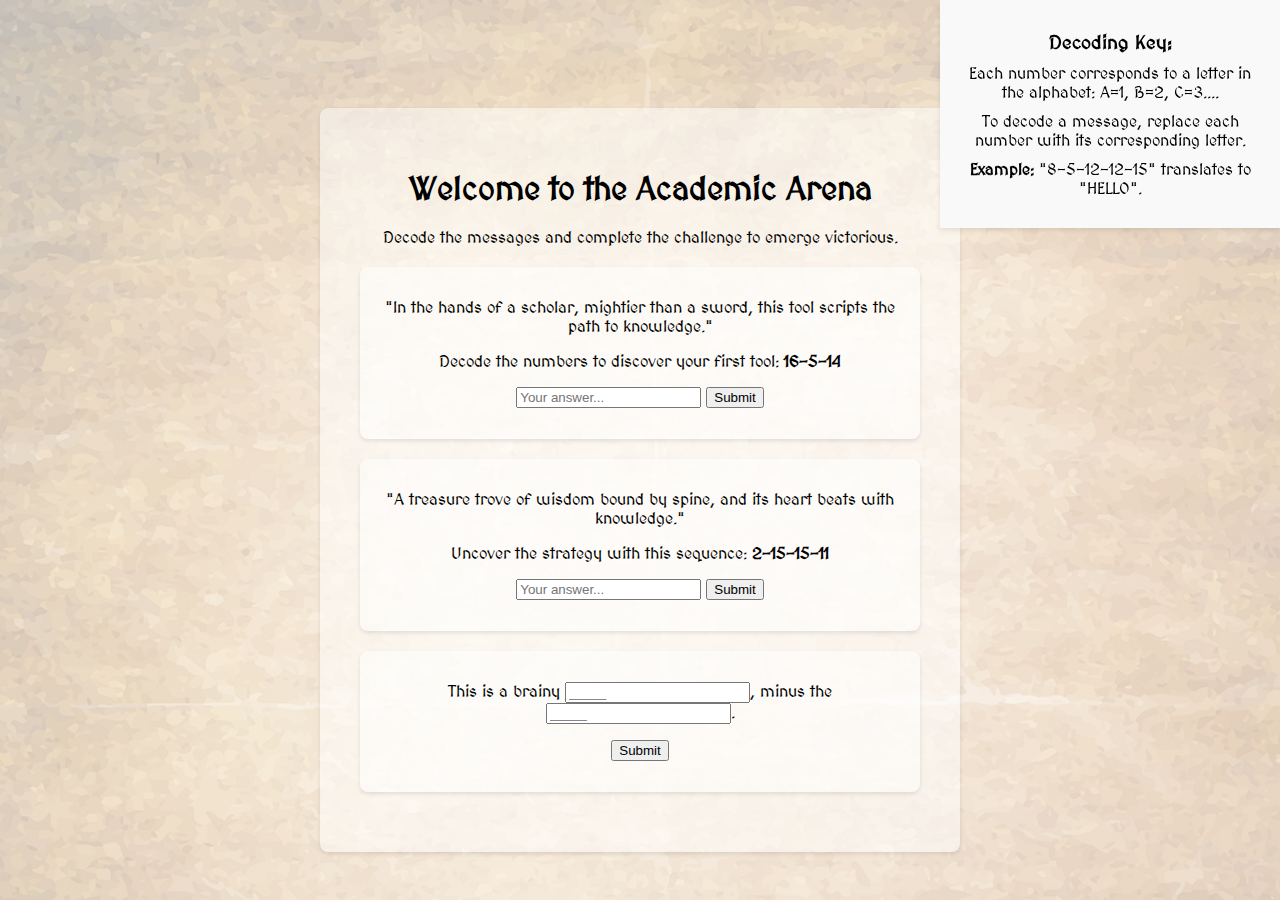
==== code.html @ 1b7b7647 "gameSite" ====
<!DOCTYPE html>
<html lang="en">
<head>
    <meta charset="UTF-8">
    <meta name="viewport" content="width=device-width, initial-scale=1.0">
    <link rel="stylesheet" href="style2.css">
    <link rel="preconnect" href="https://fonts.googleapis.com">
<link rel="preconnect" href="https://fonts.gstatic.com" crossorigin>
<link href="https://fonts.googleapis.com/css2?family=MedievalSharp&display=swap" rel="stylesheet">

    <title>The Academic Arena</title>
</head>

<body>
    <div class="game-container">
        <div class="game-content">
        <h1>Welcome to the Academic Arena</h1>
        <p>Decode the messages and complete the challenge to emerge victorious.</p>
        
        <!-- Number Code 1 -->
        <div id="challenge1" class="challenge">
            <p>"In the hands of a scholar, mightier than a sword, this tool scripts the path to knowledge." </p>
            <p>Decode the numbers to discover your first tool: <strong>16-5-14</strong></p>
            <input type="text" id="answer1" placeholder="Your answer...">
            <button onclick="checkAnswer1()">Submit</button>
            <p id="feedback1"></p>
        </div>
        
        <!-- Number Code 2 -->
        <div id="challenge2" class="challenge">
            <p> "A treasure trove of wisdom bound by spine, and its heart beats with knowledge."</p>
            <p>Uncover the strategy with this sequence: <strong>2-15-15-11</strong></p>
            <input type="text" id="answer2" placeholder="Your answer...">
            <button onclick="checkAnswer2()">Submit</button>
            <p id="feedback2"></p>
        </div>
        
        <!-- Complete the Sentence Challenge -->
        <div id="challenge3" class="challenge">
            <p>This is a brainy <input type="text" id="blank1" placeholder=_____>, minus the <input type="text" id="blank2" placeholder="_____">.</p>
            <button onclick="checkSentence()">Submit</button>
            <p id="feedback3"></p>
        </div>
    </div>
        <div class="decoding-key">
            <h3>Decoding Key:</h3>
            <p>Each number corresponds to a letter in the alphabet: A=1, B=2, C=3....</p>
            <p>To decode a message, replace each number with its corresponding letter.</p>
            <p><strong>Example:</strong> "8-5-12-12-15" translates to "HELLO".</p>
        </div>
    </div>




    <div id="congratsPopup" class="popup-overlay" style="display:none;">
        <div class="popup-content">
            <h2>Congratulations!</h2>
            <p>You've cracked all the codes &completed the Challenge.<br> Your degree is in the post, pending the SQA pays the postage 📜</p>
            <button onclick="closePopup()">Close</button>
        </div>
    </div>
    










    <script src="game1.js"></script>
</body>
</html>
---- style2.css ----
body {
    margin: 0;
    padding: 0;
    font-family: "MedievalSharp", cursive;
    background-image: url("/CardImage/paper2.png"); /* Path to your texture image */
    background-size: cover; /* Cover the entire page */
    background-repeat: no-repeat; /* Prevent the image from repeating */
    height: 100vh; /* Viewport Height */
    display: flex;
    justify-content: center;
    align-items: center;
    padding-top: 60px; /* Adjust based on the height of your fixed elements */
    box-sizing: border-box;


}

.game-container {
    width: 80%;
    max-width: 600px; /* Adjust based on your preference */
    padding: 20px;
    background-color: #ffffff80;
    border-radius: 8px;
    box-shadow: 0 2px 4px rgba(0,0,0,0.1);
    padding: 20px;
    text-align: center;
     display: flex;
    justify-content: space-between;
}
.game-content, .decoding-key {
    padding: 20px;
}

.game-content {
    flex-grow: 1; /* Takes up the majority of space */
}

.decoding-key {
    width: 300px; /* Fixed width for the key */
    height: fit-content;
    background-color: #f9f9f9;
    box-shadow: 0 2px 5px rgba(0,0,0,0.1);
    margin-left: 20px; /* Adds some space between the game content and the key */
    position: fixed; /* Makes the key stay in place while scrolling */
    right: 0; /* Aligns the key to the right */
    top: 0; /* Aligns the top of the key with the top of the viewport */
}

/* Additional styles for headers and paragraphs inside the decoding key for readability */
.decoding-key h3, .decoding-key p {
    margin: 10px 0;
}
.challenge {
    background-color: #ffffff81;
    margin: 20px 0;
    padding: 15px;
    border-radius: 8px;
    box-shadow: 0 2px 4px rgba(0,0,0,0.1);
}



.popup-overlay {
    position: fixed;
    top: 0;
    left: 0;
    width: 100%;
    height: 100%;
    background-color: rgba(0, 0, 0, 0.7);
    display: flex;
    justify-content: center;
    align-items: center;
    z-index: 1000;
    text-align: center; 
}

.popup-content {
    background: white;
    padding: 20px;
    border-radius: 10px;
    box-shadow: 0 0 10px rgba(0, 0, 0, 0.25);
    width: auto; /* Allows the box to grow based on content width */
    max-width: 80%; /* Prevents the box from getting too wide on large screens */
    text-align: center; /* Centers the text inside the popup */
    display: inline-block; /* Allows the width to shrink to fit the content */
    max-width: 80%; /* Max width to prevent it from getting too wide */
    width: auto; /* Adjusts width according to the content */
    right: auto; /* Ensure it doesn't pull to one side */
    left: auto; /* Ensure it doesn't pull to one side */
    margin: 0 auto; /* This adds equal margin to both left and right */
}

/* Basic confetti animation */
@keyframes drop {
    from { transform: translateY(-100vh); }
    to { transform: translateY(100vh); }
}

.confetti {
    position: fixed;
    width: 10px;
    height: 10px;
    background-color: #f00;
    animation: drop 1s infinite;
    /* You can add more confetti pieces with different colors, positions, and animation delays */
}
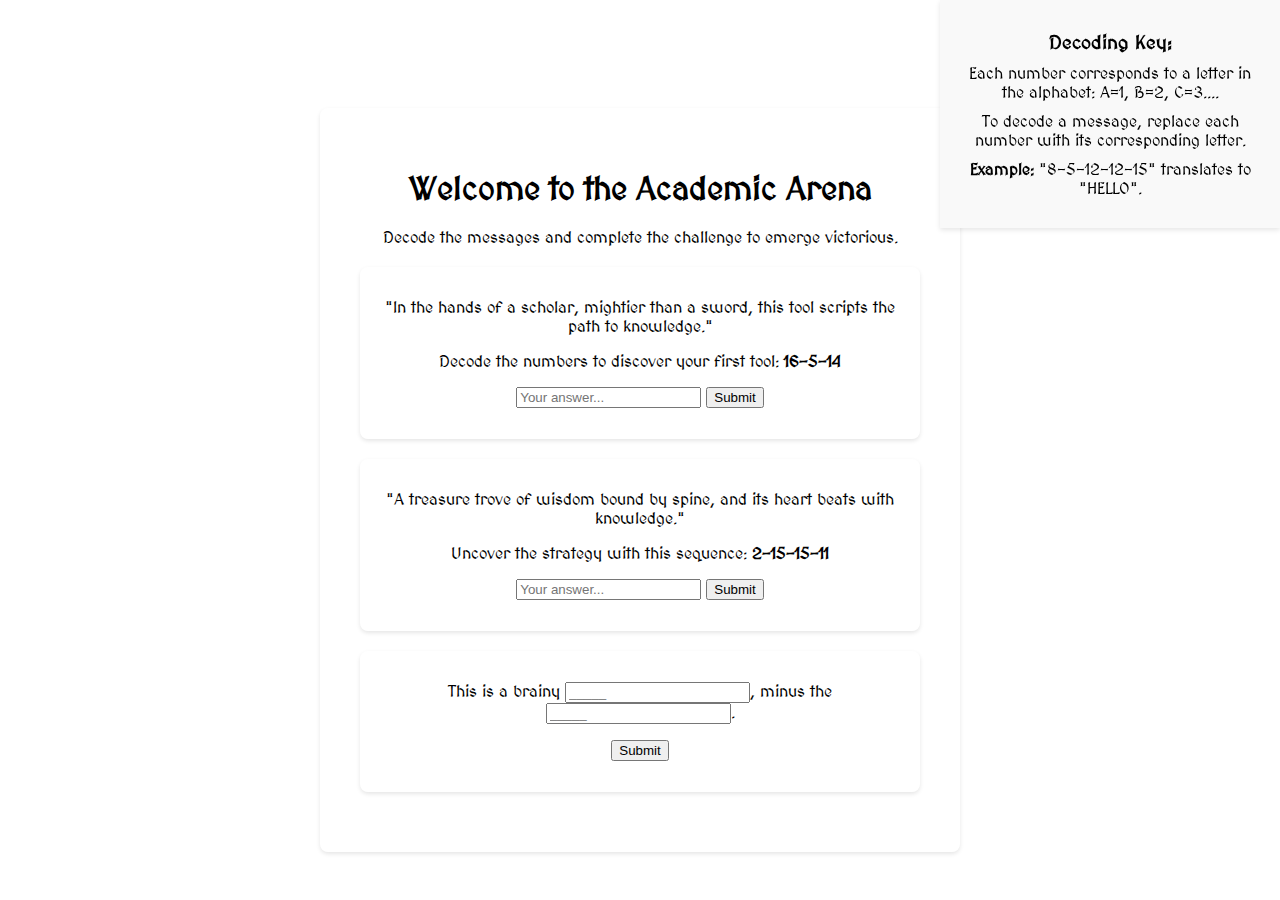
==== commit c1c30230: "Update code.html" ====
--- a/code.html
+++ b/code.html
@@ -55,8 +55,8 @@
 
     <div id="congratsPopup" class="popup-overlay" style="display:none;">
         <div class="popup-content">
-            <h2>Congratulations!</h2>
-            <p>You've cracked all the codes &completed the Challenge.<br> Your degree is in the post, pending the SQA pays the postage 📜</p>
+            <h2>Congratulations</h2>
+            <p>You've cracked all the codes & completed the Challenge.<br> Your degree is in the post, pending the SQA pays the postage 📜</p>
             <button onclick="closePopup()">Close</button>
         </div>
     </div>
@@ -73,4 +73,4 @@
 
     <script src="game1.js"></script>
 </body>
-</html>+</html>
--- a/style2.css
+++ b/style2.css
@@ -2,7 +2,7 @@
     margin: 0;
     padding: 0;
     font-family: "MedievalSharp", cursive;
-    background-image: url("/CardImage/paper2.png"); /* Path to your texture image */
+    background-image: url("/GameSite/CardImage/paper2.png"); /* Path to your texture image */
     background-size: cover; /* Cover the entire page */
     background-repeat: no-repeat; /* Prevent the image from repeating */
     height: 100vh; /* Viewport Height */
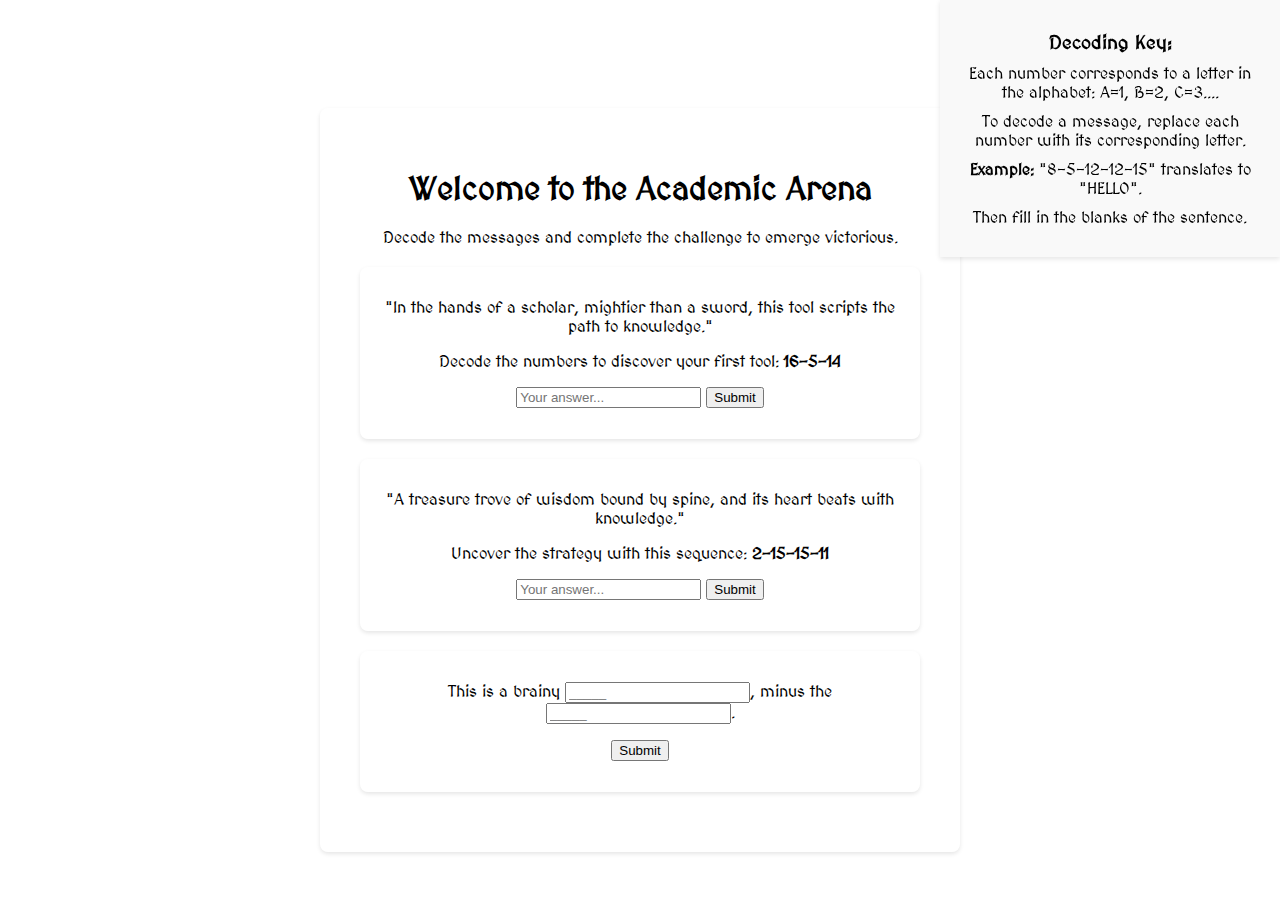
==== commit 99cfe663: "code.html" ====
--- a/code.html
+++ b/code.html
@@ -47,6 +47,7 @@
             <p>Each number corresponds to a letter in the alphabet: A=1, B=2, C=3....</p>
             <p>To decode a message, replace each number with its corresponding letter.</p>
             <p><strong>Example:</strong> "8-5-12-12-15" translates to "HELLO".</p>
+            <p>Then fill in the blanks of the sentence.</p>
         </div>
     </div>
 
--- a/style2.css
+++ b/style2.css
@@ -2,14 +2,14 @@
     margin: 0;
     padding: 0;
     font-family: "MedievalSharp", cursive;
-    background-image: url("/GameSite/CardImage/paper2.png"); /* Path to your texture image */
+    background-image: url("/GameSite/CardImage/paper2.png"); 
     background-size: cover; /* Cover the entire page */
     background-repeat: no-repeat; /* Prevent the image from repeating */
     height: 100vh; /* Viewport Height */
     display: flex;
     justify-content: center;
     align-items: center;
-    padding-top: 60px; /* Adjust based on the height of your fixed elements */
+    padding-top: 60px; 
     box-sizing: border-box;
 
 
@@ -17,7 +17,7 @@
 
 .game-container {
     width: 80%;
-    max-width: 600px; /* Adjust based on your preference */
+    max-width: 600px; 
     padding: 20px;
     background-color: #ffffff80;
     border-radius: 8px;
@@ -32,21 +32,21 @@
 }
 
 .game-content {
-    flex-grow: 1; /* Takes up the majority of space */
+    flex-grow: 1; 
 }
 
 .decoding-key {
-    width: 300px; /* Fixed width for the key */
+    width: 300px; 
     height: fit-content;
     background-color: #f9f9f9;
     box-shadow: 0 2px 5px rgba(0,0,0,0.1);
-    margin-left: 20px; /* Adds some space between the game content and the key */
-    position: fixed; /* Makes the key stay in place while scrolling */
-    right: 0; /* Aligns the key to the right */
-    top: 0; /* Aligns the top of the key with the top of the viewport */
+    margin-left: 20px;
+    position: fixed; 
+    right: 0; 
+    top: 0; 
 }
 
-/* Additional styles for headers and paragraphs inside the decoding key for readability */
+
 .decoding-key h3, .decoding-key p {
     margin: 10px 0;
 }
@@ -79,18 +79,17 @@
     padding: 20px;
     border-radius: 10px;
     box-shadow: 0 0 10px rgba(0, 0, 0, 0.25);
-    width: auto; /* Allows the box to grow based on content width */
-    max-width: 80%; /* Prevents the box from getting too wide on large screens */
-    text-align: center; /* Centers the text inside the popup */
-    display: inline-block; /* Allows the width to shrink to fit the content */
-    max-width: 80%; /* Max width to prevent it from getting too wide */
-    width: auto; /* Adjusts width according to the content */
-    right: auto; /* Ensure it doesn't pull to one side */
-    left: auto; /* Ensure it doesn't pull to one side */
-    margin: 0 auto; /* This adds equal margin to both left and right */
-}
+    width: auto; 
+    max-width: 80%; 
+    text-align: center; 
+    display: inline-block; 
+    max-width: 80%; 
+    width: auto; 
+    right: auto; 
+    left: auto; 
+    margin: 0 auto; 
 
-/* Basic confetti animation */
+/*  confetti animation */
 @keyframes drop {
     from { transform: translateY(-100vh); }
     to { transform: translateY(100vh); }
@@ -102,7 +101,7 @@
     height: 10px;
     background-color: #f00;
     animation: drop 1s infinite;
-    /* You can add more confetti pieces with different colors, positions, and animation delays */
+    
 }
 
 
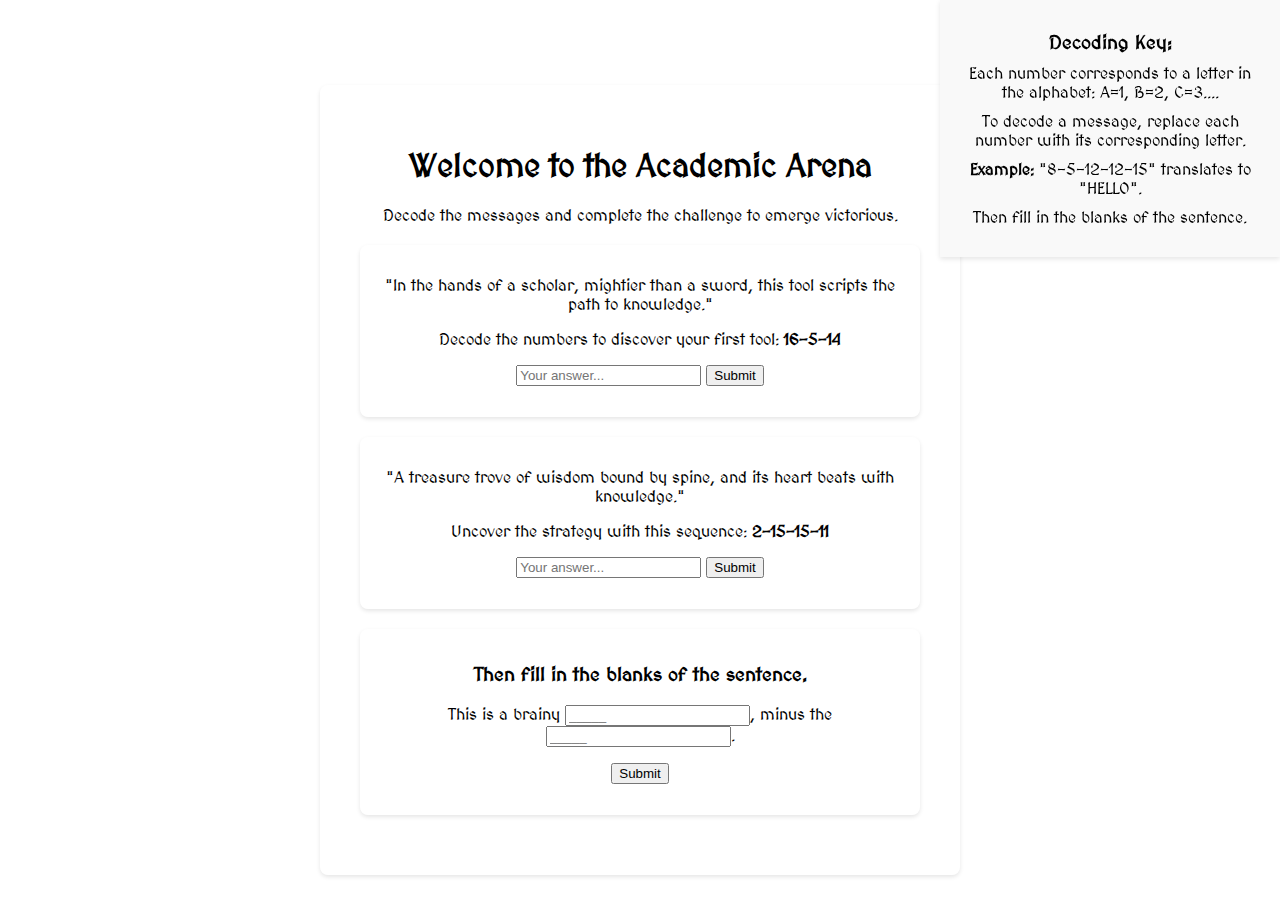
==== commit 3fbf5d44: "Update code.html" ====
--- a/code.html
+++ b/code.html
@@ -37,6 +37,7 @@
         
         <!-- Complete the Sentence Challenge -->
         <div id="challenge3" class="challenge">
+            <h3>Then fill in the blanks of the sentence.</h3>
             <p>This is a brainy <input type="text" id="blank1" placeholder=_____>, minus the <input type="text" id="blank2" placeholder="_____">.</p>
             <button onclick="checkSentence()">Submit</button>
             <p id="feedback3"></p>
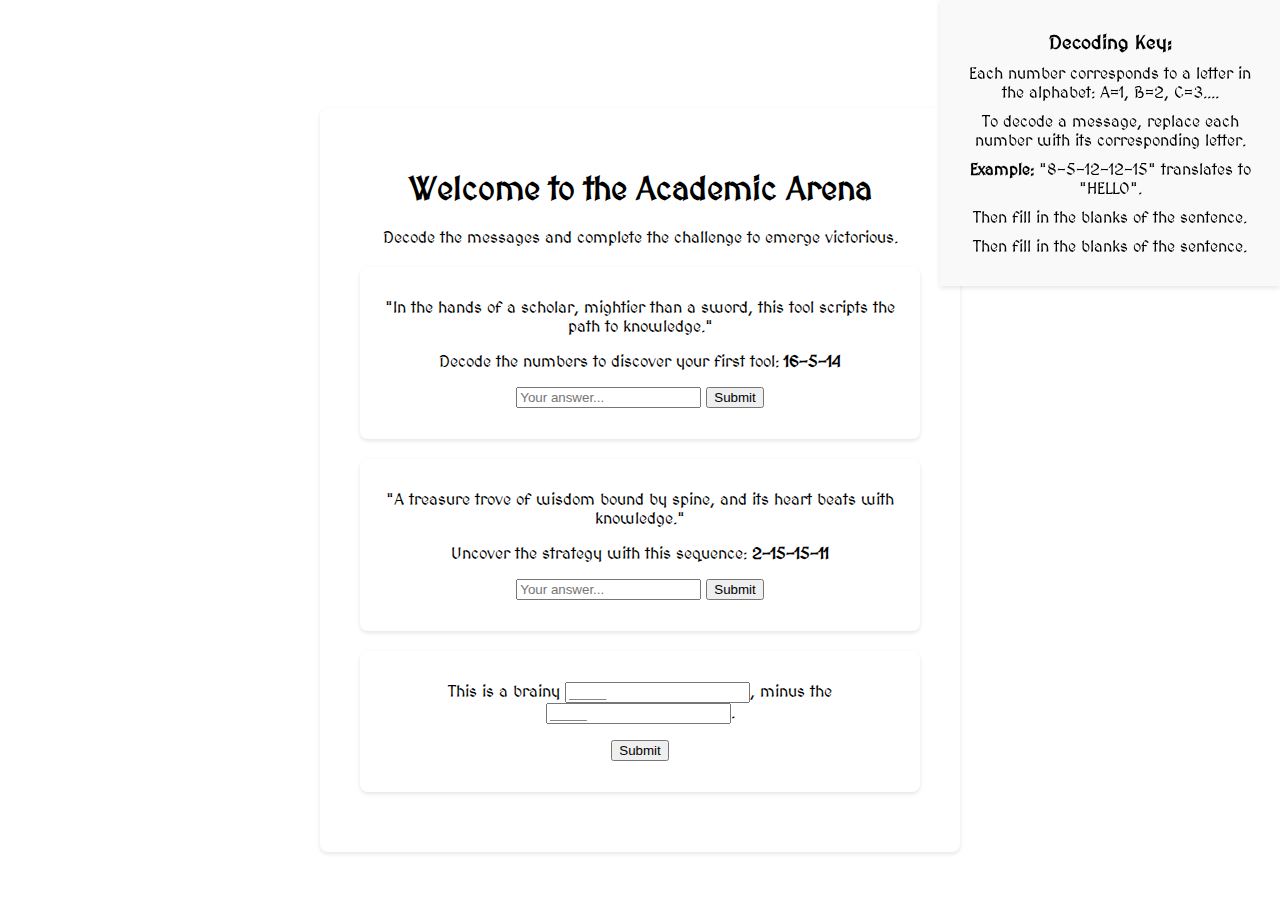
==== commit 636e4962: "code.html" ====
--- a/code.html
+++ b/code.html
@@ -37,7 +37,7 @@
         
         <!-- Complete the Sentence Challenge -->
         <div id="challenge3" class="challenge">
-            <h3>Then fill in the blanks of the sentence.</h3>
+           
             <p>This is a brainy <input type="text" id="blank1" placeholder=_____>, minus the <input type="text" id="blank2" placeholder="_____">.</p>
             <button onclick="checkSentence()">Submit</button>
             <p id="feedback3"></p>
@@ -49,6 +49,7 @@
             <p>To decode a message, replace each number with its corresponding letter.</p>
             <p><strong>Example:</strong> "8-5-12-12-15" translates to "HELLO".</p>
             <p>Then fill in the blanks of the sentence.</p>
+             <p>Then fill in the blanks of the sentence.</p>
         </div>
     </div>
 
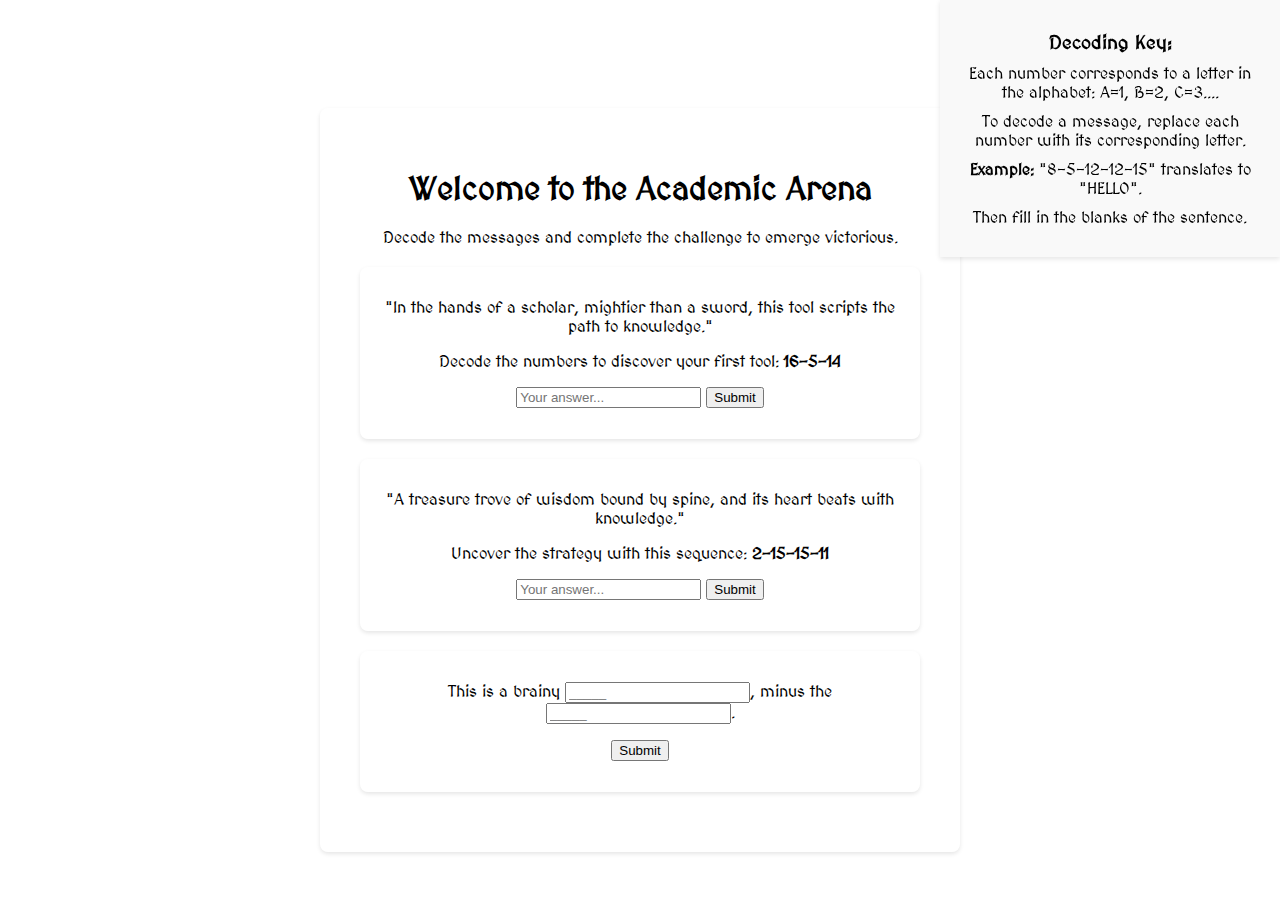
==== commit b403db91: "code.html" ====
--- a/code.html
+++ b/code.html
@@ -49,7 +49,7 @@
             <p>To decode a message, replace each number with its corresponding letter.</p>
             <p><strong>Example:</strong> "8-5-12-12-15" translates to "HELLO".</p>
             <p>Then fill in the blanks of the sentence.</p>
-             <p>Then fill in the blanks of the sentence.</p>
+             
         </div>
     </div>
 
